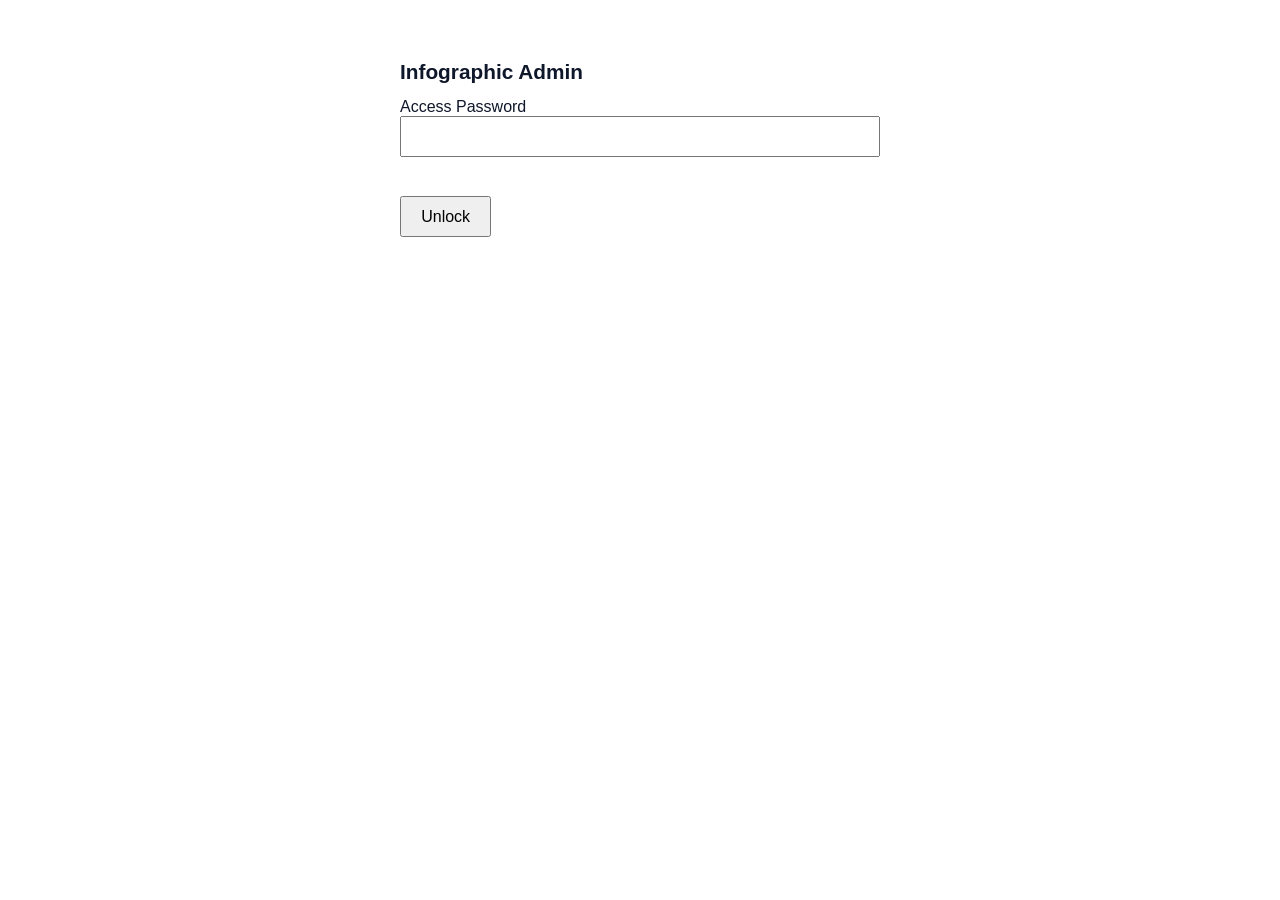
==== admin.html @ 1ac61722 "Add files via upload" ====
<!DOCTYPE html>
<html>
<head>
  <meta charset="UTF-8">
  <meta name="viewport" content="width=device-width, initial-scale=1">
  <title>Infographic Admin</title>
  <style>
    body { font-family: sans-serif; max-width: 480px; margin: 60px auto; padding: 0 16px; color: #0f172a; }
    h1 { font-size: 1.3rem; }
    input[type="password"] { width: 100%; padding: .6rem; font-size: 1rem; box-sizing: border-box; }
    button { margin-top: .75rem; padding: .6rem 1.2rem; font-size: 1rem; cursor: pointer; }
    #gate-error { color: #b91c1c; margin-top: .5rem; min-height: 1.2em; }
    #admin-app { display: none; }
  </style>
</head>
<body>
  <h1>Infographic Admin</h1>

  <div id="gate">
    <label for="gate-password">Access Password</label>
    <input type="password" id="gate-password" autocomplete="off">
    <div id="gate-error"></div>
    <button id="gate-unlock">Unlock</button>
  </div>

  <div id="admin-app">
    <p id="admin-status">Signed in as authorized admin.</p>
    <section>
      <h2>Upload New Infographic</h2>
      <input type="file" id="upload-file" accept="image/*">
      <div id="upload-preview"></div>
      <button id="upload-btn" disabled>Upload</button>
      <button id="retry-manifest-btn" style="display:none;">Retry list update</button>
      <p id="upload-progress"></p>
      <p id="upload-error" style="color:#b91c1c;"></p>
    </section>
    <section>
      <h2>Current Infographics</h2>
      <div id="current-list"></div>
    </section>
  </div>

  <script src="assets/admin/github-api.js"></script>
  <script>
    (function () {
      var STORAGE_KEY = 'mwa_admin_token';
      var gate = document.getElementById('gate');
      var app = document.getElementById('admin-app');
      var passwordInput = document.getElementById('gate-password');
      var errorEl = document.getElementById('gate-error');
      var unlockBtn = document.getElementById('gate-unlock');

      function showApp() {
        gate.style.display = 'none';
        app.style.display = 'block';
        if (typeof window.refreshInfographicList === 'function') {
          window.refreshInfographicList();
        }
      }

      function tryUnlock(token) {
        errorEl.textContent = '';
        return GitHubAPI.validateToken(token).then(function (ok) {
          if (ok) {
            localStorage.setItem(STORAGE_KEY, token);
            showApp();
          } else {
            errorEl.textContent = 'Invalid password / no access.';
          }
        }).catch(function () {
          errorEl.textContent = 'Could not reach GitHub. Check your connection and try again.';
        });
      }

      unlockBtn.addEventListener('click', function () {
        var token = passwordInput.value.trim();
        if (!token) {
          errorEl.textContent = 'Enter your access password.';
          return;
        }
        tryUnlock(token);
      });

      var savedToken = localStorage.getItem(STORAGE_KEY);
      if (savedToken) {
        tryUnlock(savedToken);
      }
    })();
  </script>
  <script src="assets/admin/manifest-utils.js"></script>
  <script src="assets/admin/image-compress.js"></script>
  <script>
    (function () {
      var MANIFEST_PATH = 'assets/images/infographics.json';
      var IMAGES_DIR = 'assets/images/';

      var fileInput = document.getElementById('upload-file');
      var previewEl = document.getElementById('upload-preview');
      var uploadBtn = document.getElementById('upload-btn');
      var retryBtn = document.getElementById('retry-manifest-btn');
      var progressEl = document.getElementById('upload-progress');
      var errorEl = document.getElementById('upload-error');

      var pendingBlob = null;
      var lastFailedUpload = null;

      function getToken() {
        return localStorage.getItem('mwa_admin_token');
      }

      function updateManifestWithEntry(imagePath, filename) {
        var token = getToken();
        progressEl.textContent = 'Updating carousel list...';
        errorEl.textContent = '';
        retryBtn.style.display = 'none';

        return GitHubAPI.getFile(MANIFEST_PATH, token).then(function (manifestFile) {
          var manifest = manifestFile ? JSON.parse(atob(manifestFile.content)) : [];
          var alreadyListed = manifest.some(function (m) { return m.file === imagePath; });
          var updatedManifest = alreadyListed ? manifest : ManifestUtils.addEntry(manifest, { file: imagePath, alt: 'Infographic' });
          return GitHubAPI.putFile(
            MANIFEST_PATH,
            btoa(JSON.stringify(updatedManifest, null, 2)),
            'Add ' + filename + ' to infographics list',
            token,
            manifestFile ? manifestFile.sha : undefined
          );
        }).then(function () {
          progressEl.textContent = 'Done, live in ~1 minute.';
          lastFailedUpload = null;
          fileInput.value = '';
          previewEl.innerHTML = '';
          pendingBlob = null;
          if (typeof window.refreshInfographicList === 'function') {
            window.refreshInfographicList();
          }
        }).catch(function (err) {
          progressEl.textContent = '';
          lastFailedUpload = { imagePath: imagePath, filename: filename };
          errorEl.textContent = 'Image uploaded as ' + imagePath +
            ' but the carousel list failed to update: ' + err.message + '.';
          retryBtn.style.display = 'inline-block';
        });
      }

      fileInput.addEventListener('change', function () {
        var file = fileInput.files[0];
        errorEl.textContent = '';
        uploadBtn.disabled = true;
        pendingBlob = null;
        if (!file) return;

        progressEl.textContent = 'Compressing...';
        ImageCompress.compressImage(file, 1600, 0.82).then(function (blob) {
          pendingBlob = blob;
          previewEl.innerHTML = '';
          var img = document.createElement('img');
          img.style.maxWidth = '240px';
          img.src = URL.createObjectURL(blob);
          previewEl.appendChild(img);
          uploadBtn.disabled = false;
          progressEl.textContent = 'Ready to upload.';
        }).catch(function (err) {
          errorEl.textContent = err.message;
          progressEl.textContent = '';
        });
      });

      uploadBtn.addEventListener('click', function () {
        if (!pendingBlob) return;
        var token = getToken();
        uploadBtn.disabled = true;
        errorEl.textContent = '';
        retryBtn.style.display = 'none';

        GitHubAPI.getFile(MANIFEST_PATH, token).then(function (manifestFile) {
          var manifest = manifestFile ? JSON.parse(atob(manifestFile.content)) : [];
          var filename = ManifestUtils.generateFilename(new Date(), manifest.map(function (m) { return m.file; }));
          var imagePath = IMAGES_DIR + filename;

          progressEl.textContent = 'Uploading image...';
          return ImageCompress.blobToBase64(pendingBlob).then(function (base64) {
            return GitHubAPI.putFile(imagePath, base64, 'Add infographic ' + filename, token);
          }).then(function () {
            return updateManifestWithEntry(imagePath, filename);
          });
        }).catch(function (err) {
          progressEl.textContent = '';
          errorEl.textContent = err.message;
        }).then(function () {
          uploadBtn.disabled = false;
        });
      });

      retryBtn.addEventListener('click', function () {
        if (!lastFailedUpload) return;
        updateManifestWithEntry(lastFailedUpload.imagePath, lastFailedUpload.filename);
      });
    })();
  </script>
  <script>
    (function () {
      var MANIFEST_PATH = 'assets/images/infographics.json';
      var listEl = document.getElementById('current-list');

      function getToken() {
        return localStorage.getItem('mwa_admin_token');
      }

      function renderList(manifest) {
        listEl.innerHTML = '';
        manifest.forEach(function (entry) {
          var item = document.createElement('div');
          item.style.display = 'inline-block';
          item.style.margin = '0 12px 12px 0';
          item.style.textAlign = 'center';

          var img = document.createElement('img');
          img.src = entry.file;
          img.style.width = '120px';
          img.style.display = 'block';

          var delBtn = document.createElement('button');
          delBtn.textContent = 'Delete';
          delBtn.addEventListener('click', function () {
            if (!window.confirm('Delete this infographic?')) return;
            deleteEntry(entry.file);
          });

          item.appendChild(img);
          item.appendChild(delBtn);
          listEl.appendChild(item);
        });
      }

      function loadList() {
        var token = getToken();
        GitHubAPI.getFile(MANIFEST_PATH, token).then(function (manifestFile) {
          var manifest = manifestFile ? JSON.parse(atob(manifestFile.content)) : [];
          renderList(manifest);
        });
      }

      function deleteEntry(file) {
        var token = getToken();
        GitHubAPI.getFile(MANIFEST_PATH, token).then(function (manifestFile) {
          var manifest = manifestFile ? JSON.parse(atob(manifestFile.content)) : [];
          var updatedManifest = ManifestUtils.removeEntry(manifest, file);
          return GitHubAPI.putFile(
            MANIFEST_PATH,
            btoa(JSON.stringify(updatedManifest, null, 2)),
            'Remove ' + file + ' from infographics list',
            token,
            manifestFile.sha
          ).then(function () {
            return GitHubAPI.getFile(file, token);
          }).then(function (imageFile) {
            if (imageFile) {
              return GitHubAPI.deleteFile(file, imageFile.sha, 'Delete infographic ' + file, token);
            }
          });
        }).then(function () {
          loadList();
        }).catch(function (err) {
          window.alert('Delete failed: ' + err.message);
          loadList();
        });
      }

      window.refreshInfographicList = loadList;
    })();
  </script>
</body>
</html>
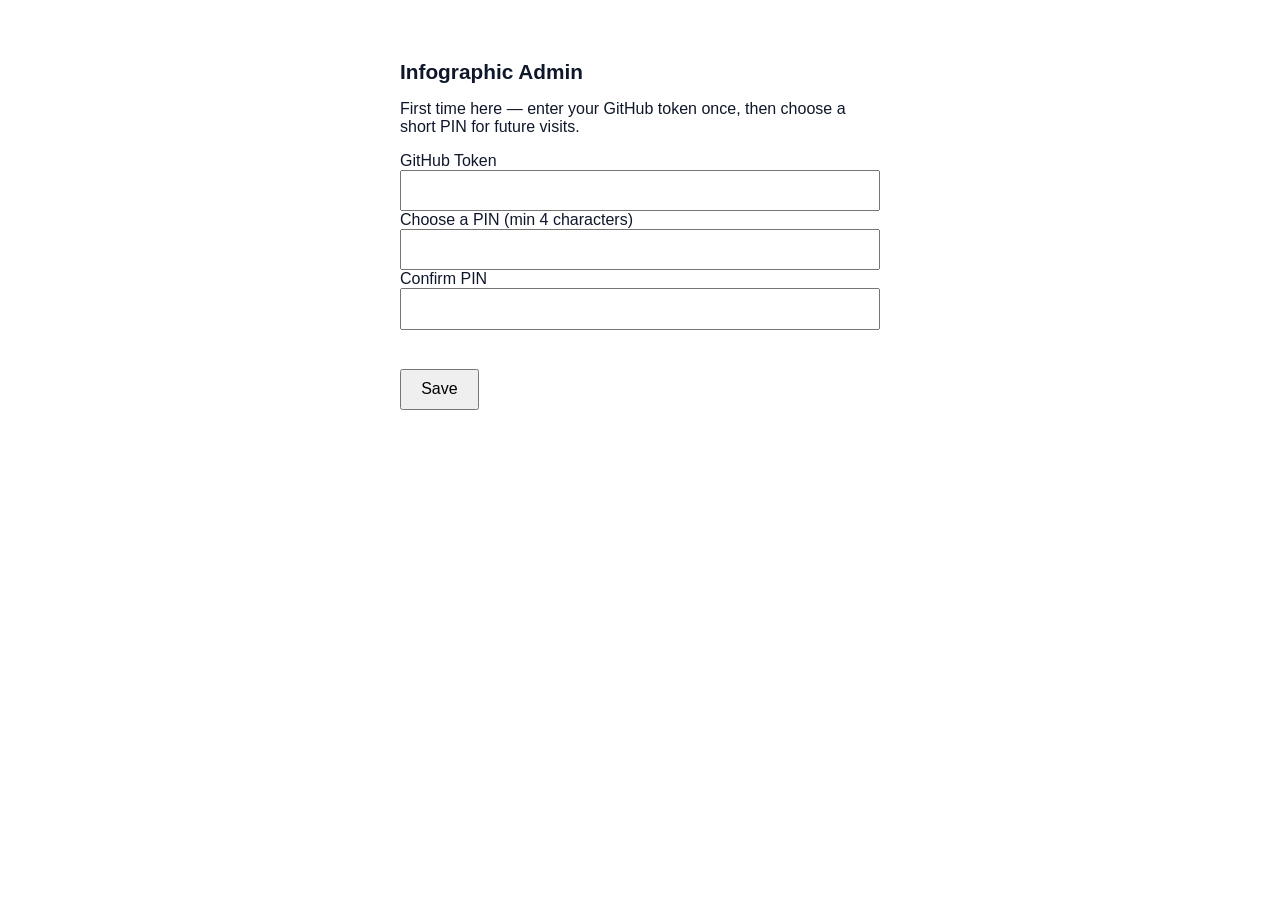
==== commit f90c5321: "Add files via upload" ====
--- a/admin.html
+++ b/admin.html
@@ -17,10 +17,25 @@
   <h1>Infographic Admin</h1>
 
   <div id="gate">
-    <label for="gate-password">Access Password</label>
-    <input type="password" id="gate-password" autocomplete="off">
-    <div id="gate-error"></div>
-    <button id="gate-unlock">Unlock</button>
+    <div id="gate-setup">
+      <p>First time here — enter your GitHub token once, then choose a short PIN for future visits.</p>
+      <label for="setup-token">GitHub Token</label>
+      <input type="password" id="setup-token" autocomplete="off">
+      <label for="setup-pin">Choose a PIN (min 4 characters)</label>
+      <input type="password" id="setup-pin" autocomplete="off">
+      <label for="setup-pin-confirm">Confirm PIN</label>
+      <input type="password" id="setup-pin-confirm" autocomplete="off">
+      <div id="setup-error" style="color:#b91c1c; margin-top:.5rem; min-height:1.2em;"></div>
+      <button id="setup-save">Save</button>
+    </div>
+
+    <div id="gate-pin" style="display:none;">
+      <label for="pin-input">Enter PIN</label>
+      <input type="password" id="pin-input" autocomplete="off">
+      <div id="pin-error" style="color:#b91c1c; margin-top:.5rem; min-height:1.2em;"></div>
+      <button id="pin-unlock">Unlock</button>
+      <p><a href="#" id="pin-forgot">Forgot PIN? Reset</a></p>
+    </div>
   </div>
 
   <div id="admin-app">
@@ -41,14 +56,31 @@
   </div>
 
   <script src="assets/admin/github-api.js"></script>
+  <script src="assets/admin/crypto-vault.js"></script>
   <script>
     (function () {
-      var STORAGE_KEY = 'mwa_admin_token';
+      var VAULT_KEY = 'mwa_admin_vault';
+      var currentToken = null;
+
+      window.getAdminToken = function () {
+        return currentToken;
+      };
+
       var gate = document.getElementById('gate');
       var app = document.getElementById('admin-app');
-      var passwordInput = document.getElementById('gate-password');
-      var errorEl = document.getElementById('gate-error');
-      var unlockBtn = document.getElementById('gate-unlock');
+      var setupView = document.getElementById('gate-setup');
+      var pinView = document.getElementById('gate-pin');
+
+      var setupTokenInput = document.getElementById('setup-token');
+      var setupPinInput = document.getElementById('setup-pin');
+      var setupPinConfirmInput = document.getElementById('setup-pin-confirm');
+      var setupError = document.getElementById('setup-error');
+      var setupSaveBtn = document.getElementById('setup-save');
+
+      var pinInput = document.getElementById('pin-input');
+      var pinError = document.getElementById('pin-error');
+      var pinUnlockBtn = document.getElementById('pin-unlock');
+      var pinForgotLink = document.getElementById('pin-forgot');
 
       function showApp() {
         gate.style.display = 'none';
@@ -58,32 +90,97 @@
         }
       }
 
-      function tryUnlock(token) {
-        errorEl.textContent = '';
-        return GitHubAPI.validateToken(token).then(function (ok) {
-          if (ok) {
-            localStorage.setItem(STORAGE_KEY, token);
+      function showSetup() {
+        setupView.style.display = 'block';
+        pinView.style.display = 'none';
+      }
+
+      function showPinEntry() {
+        setupView.style.display = 'none';
+        pinView.style.display = 'block';
+      }
+
+      function getVault() {
+        var raw = localStorage.getItem(VAULT_KEY);
+        if (!raw) return null;
+        try {
+          return JSON.parse(raw);
+        } catch (e) {
+          return null;
+        }
+      }
+
+      setupSaveBtn.addEventListener('click', function () {
+        var token = setupTokenInput.value.trim();
+        var pin = setupPinInput.value;
+        var pinConfirm = setupPinConfirmInput.value;
+        setupError.textContent = '';
+
+        if (!token) {
+          setupError.textContent = 'Enter your GitHub token.';
+          return;
+        }
+        if (pin.length < 4) {
+          setupError.textContent = 'PIN must be at least 4 characters.';
+          return;
+        }
+        if (pin !== pinConfirm) {
+          setupError.textContent = 'PIN and confirmation do not match.';
+          return;
+        }
+
+        GitHubAPI.validateToken(token).then(function (ok) {
+          if (!ok) {
+            setupError.textContent = 'Invalid password / no access.';
+            return;
+          }
+          return CryptoVault.encryptToken(token, pin).then(function (vault) {
+            localStorage.setItem(VAULT_KEY, JSON.stringify(vault));
+            currentToken = token;
             showApp();
-          } else {
-            errorEl.textContent = 'Invalid password / no access.';
-          }
+          });
         }).catch(function () {
-          errorEl.textContent = 'Could not reach GitHub. Check your connection and try again.';
-        });
-      }
-
-      unlockBtn.addEventListener('click', function () {
-        var token = passwordInput.value.trim();
-        if (!token) {
-          errorEl.textContent = 'Enter your access password.';
+          setupError.textContent = 'Could not reach GitHub. Check your connection and try again.';
+        });
+      });
+
+      pinUnlockBtn.addEventListener('click', function () {
+        var pin = pinInput.value;
+        pinError.textContent = '';
+        var vault = getVault();
+        if (!vault) {
+          showSetup();
           return;
         }
-        tryUnlock(token);
-      });
-
-      var savedToken = localStorage.getItem(STORAGE_KEY);
-      if (savedToken) {
-        tryUnlock(savedToken);
+
+        CryptoVault.decryptToken(vault, pin).then(function (token) {
+          return GitHubAPI.validateToken(token).then(function (ok) {
+            if (!ok) {
+              pinError.textContent = 'Your saved token is no longer valid. Reset and enter a new one.';
+              return;
+            }
+            currentToken = token;
+            showApp();
+          });
+        }).catch(function () {
+          pinError.textContent = 'Incorrect PIN.';
+        });
+      });
+
+      pinForgotLink.addEventListener('click', function (e) {
+        e.preventDefault();
+        if (!window.confirm('Reset saved admin access? You will need to re-enter your GitHub token.')) return;
+        localStorage.removeItem(VAULT_KEY);
+        pinInput.value = '';
+        pinError.textContent = '';
+        showSetup();
+      });
+
+      var existingVault = getVault();
+      if (existingVault) {
+        showPinEntry();
+      } else {
+        showSetup();
       }
     })();
   </script>
@@ -105,7 +202,7 @@
       var lastFailedUpload = null;
 
       function getToken() {
-        return localStorage.getItem('mwa_admin_token');
+        return window.getAdminToken();
       }
 
       function updateManifestWithEntry(imagePath, filename) {
@@ -204,7 +301,7 @@
       var listEl = document.getElementById('current-list');
 
       function getToken() {
-        return localStorage.getItem('mwa_admin_token');
+        return window.getAdminToken();
       }
 
       function renderList(manifest) {
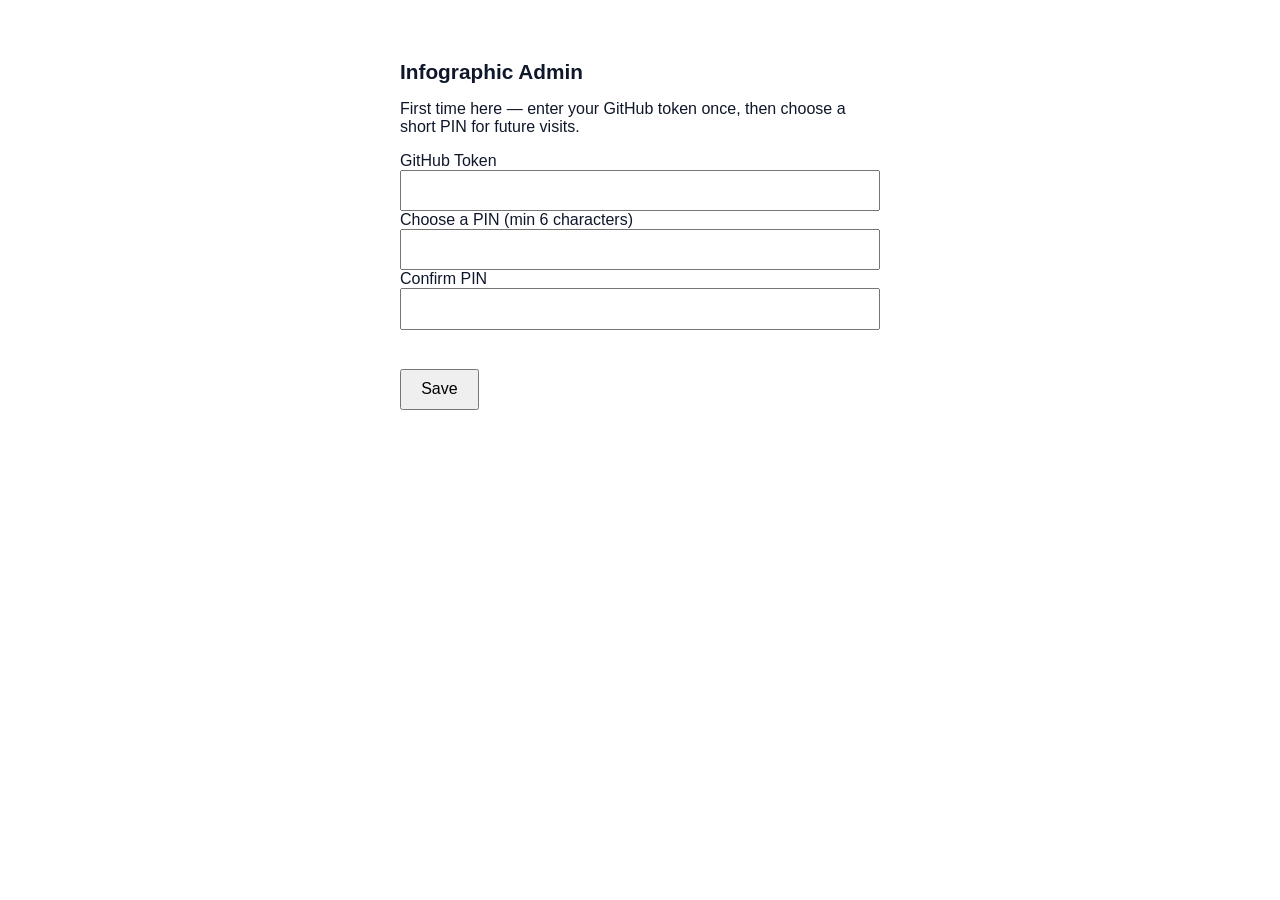
==== commit b4aa9648: "Harden admin page and carousel loader - UTF-8 safe base64 for manifest (Thai alt text no longer brea" ====
--- a/admin.html
+++ b/admin.html
@@ -3,6 +3,7 @@
 <head>
   <meta charset="UTF-8">
   <meta name="viewport" content="width=device-width, initial-scale=1">
+  <meta name="robots" content="noindex, nofollow">
   <title>Infographic Admin</title>
   <style>
     body { font-family: sans-serif; max-width: 480px; margin: 60px auto; padding: 0 16px; color: #0f172a; }
@@ -21,7 +22,7 @@
       <p>First time here — enter your GitHub token once, then choose a short PIN for future visits.</p>
       <label for="setup-token">GitHub Token</label>
       <input type="password" id="setup-token" autocomplete="off">
-      <label for="setup-pin">Choose a PIN (min 4 characters)</label>
+      <label for="setup-pin">Choose a PIN (min 6 characters)</label>
       <input type="password" id="setup-pin" autocomplete="off">
       <label for="setup-pin-confirm">Confirm PIN</label>
       <input type="password" id="setup-pin-confirm" autocomplete="off">
@@ -120,8 +121,8 @@
           setupError.textContent = 'Enter your GitHub token.';
           return;
         }
-        if (pin.length < 4) {
-          setupError.textContent = 'PIN must be at least 4 characters.';
+        if (pin.length < 6) {
+          setupError.textContent = 'PIN must be at least 6 characters.';
           return;
         }
         if (pin !== pinConfirm) {
@@ -161,8 +162,10 @@
             }
             currentToken = token;
             showApp();
-          });
-        }).catch(function () {
+          }, function () {
+            pinError.textContent = 'Could not reach GitHub. Check your connection and try again.';
+          });
+        }, function () {
           pinError.textContent = 'Incorrect PIN.';
         });
       });
@@ -212,12 +215,12 @@
         retryBtn.style.display = 'none';
 
         return GitHubAPI.getFile(MANIFEST_PATH, token).then(function (manifestFile) {
-          var manifest = manifestFile ? JSON.parse(atob(manifestFile.content)) : [];
+          var manifest = GitHubAPI.readJSON(manifestFile, []);
           var alreadyListed = manifest.some(function (m) { return m.file === imagePath; });
           var updatedManifest = alreadyListed ? manifest : ManifestUtils.addEntry(manifest, { file: imagePath, alt: 'Infographic' });
           return GitHubAPI.putFile(
             MANIFEST_PATH,
-            btoa(JSON.stringify(updatedManifest, null, 2)),
+            GitHubAPI.encodeJSON(updatedManifest),
             'Add ' + filename + ' to infographics list',
             token,
             manifestFile ? manifestFile.sha : undefined
@@ -271,7 +274,7 @@
         retryBtn.style.display = 'none';
 
         GitHubAPI.getFile(MANIFEST_PATH, token).then(function (manifestFile) {
-          var manifest = manifestFile ? JSON.parse(atob(manifestFile.content)) : [];
+          var manifest = GitHubAPI.readJSON(manifestFile, []);
           var filename = ManifestUtils.generateFilename(new Date(), manifest.map(function (m) { return m.file; }));
           var imagePath = IMAGES_DIR + filename;
 
@@ -285,7 +288,7 @@
           progressEl.textContent = '';
           errorEl.textContent = err.message;
         }).then(function () {
-          uploadBtn.disabled = false;
+          uploadBtn.disabled = !pendingBlob || !!lastFailedUpload;
         });
       });
 
@@ -333,22 +336,24 @@
       function loadList() {
         var token = getToken();
         GitHubAPI.getFile(MANIFEST_PATH, token).then(function (manifestFile) {
-          var manifest = manifestFile ? JSON.parse(atob(manifestFile.content)) : [];
+          var manifest = GitHubAPI.readJSON(manifestFile, []);
           renderList(manifest);
+        }).catch(function (err) {
+          listEl.textContent = 'Could not load the current list: ' + err.message;
         });
       }
 
       function deleteEntry(file) {
         var token = getToken();
         GitHubAPI.getFile(MANIFEST_PATH, token).then(function (manifestFile) {
-          var manifest = manifestFile ? JSON.parse(atob(manifestFile.content)) : [];
+          var manifest = GitHubAPI.readJSON(manifestFile, []);
           var updatedManifest = ManifestUtils.removeEntry(manifest, file);
           return GitHubAPI.putFile(
             MANIFEST_PATH,
-            btoa(JSON.stringify(updatedManifest, null, 2)),
+            GitHubAPI.encodeJSON(updatedManifest),
             'Remove ' + file + ' from infographics list',
             token,
-            manifestFile.sha
+            manifestFile ? manifestFile.sha : undefined
           ).then(function () {
             return GitHubAPI.getFile(file, token);
           }).then(function (imageFile) {
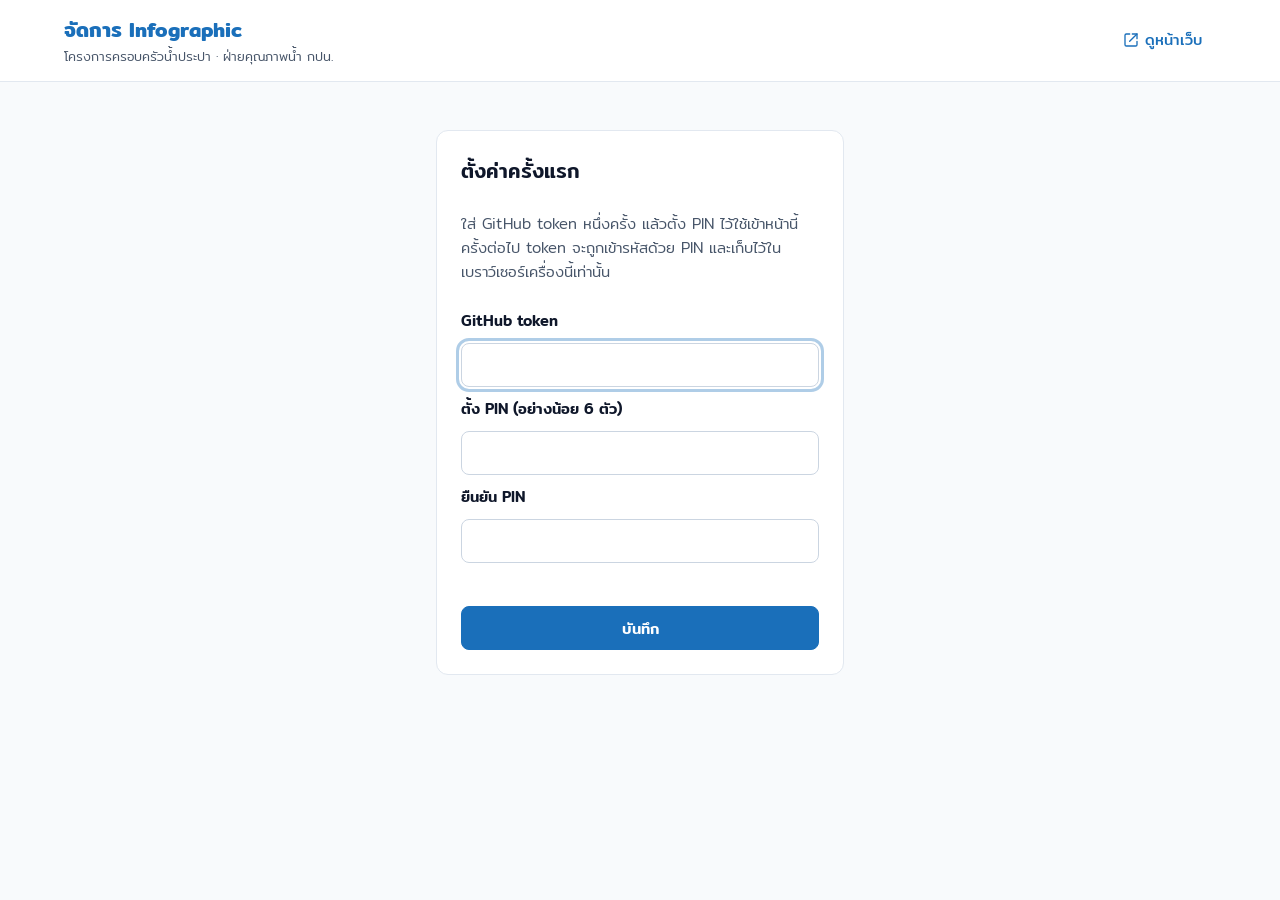
==== commit fc6f14dc: "Rebuild infographic admin page and show titles on the homepage Admin (admin.html, assets/admin/): - " ====
--- a/admin.html
+++ b/admin.html
@@ -1,376 +1,104 @@
 <!DOCTYPE html>
-<html>
+<html lang="th">
 <head>
   <meta charset="UTF-8">
   <meta name="viewport" content="width=device-width, initial-scale=1">
   <meta name="robots" content="noindex, nofollow">
-  <title>Infographic Admin</title>
-  <style>
-    body { font-family: sans-serif; max-width: 480px; margin: 60px auto; padding: 0 16px; color: #0f172a; }
-    h1 { font-size: 1.3rem; }
-    input[type="password"] { width: 100%; padding: .6rem; font-size: 1rem; box-sizing: border-box; }
-    button { margin-top: .75rem; padding: .6rem 1.2rem; font-size: 1rem; cursor: pointer; }
-    #gate-error { color: #b91c1c; margin-top: .5rem; min-height: 1.2em; }
-    #admin-app { display: none; }
-  </style>
+  <title>จัดการ Infographic</title>
+  <link rel="shortcut icon" href="assets/images/th-full-96x96.png" type="image/x-icon">
+  <link rel="preconnect" href="https://fonts.googleapis.com">
+  <link href="https://fonts.googleapis.com/css2?family=Mitr:wght@300;400;500;600&display=swap" rel="stylesheet">
+  <link rel="stylesheet" href="assets/admin/admin.css">
 </head>
 <body>
-  <h1>Infographic Admin</h1>
+  <header class="topbar">
+    <div class="topbar-inner">
+      <div class="brand">
+        <span class="brand-title">จัดการ Infographic</span>
+        <span class="brand-sub">โครงการครอบครัวน้ำประปา · ฝ่ายคุณภาพน้ำ กปน.</span>
+      </div>
+      <div class="topbar-actions">
+        <a class="link-btn" href="index.html" target="_blank" rel="noopener">
+          <svg width="16" height="16" viewBox="0 0 24 24" fill="none" stroke="currentColor" stroke-width="2" stroke-linecap="round" stroke-linejoin="round" aria-hidden="true"><path d="M14 3h7v7"/><path d="M10 14 21 3"/><path d="M21 14v5a2 2 0 0 1-2 2H5a2 2 0 0 1-2-2V5a2 2 0 0 1 2-2h5"/></svg>
+          ดูหน้าเว็บ
+        </a>
+        <button type="button" class="btn" id="lock-btn" hidden>ล็อกหน้านี้</button>
+      </div>
+    </div>
+  </header>
 
-  <div id="gate">
-    <div id="gate-setup">
-      <p>First time here — enter your GitHub token once, then choose a short PIN for future visits.</p>
-      <label for="setup-token">GitHub Token</label>
+  <!-- ===== Gate ===== -->
+  <main id="gate" class="gate">
+    <div id="gate-setup" class="card gate-card" hidden>
+      <h1>ตั้งค่าครั้งแรก</h1>
+      <p class="muted">ใส่ GitHub token หนึ่งครั้ง แล้วตั้ง PIN ไว้ใช้เข้าหน้านี้ครั้งต่อไป token จะถูกเข้ารหัสด้วย PIN และเก็บไว้ในเบราว์เซอร์เครื่องนี้เท่านั้น</p>
+      <label for="setup-token">GitHub token</label>
       <input type="password" id="setup-token" autocomplete="off">
-      <label for="setup-pin">Choose a PIN (min 6 characters)</label>
-      <input type="password" id="setup-pin" autocomplete="off">
-      <label for="setup-pin-confirm">Confirm PIN</label>
-      <input type="password" id="setup-pin-confirm" autocomplete="off">
-      <div id="setup-error" style="color:#b91c1c; margin-top:.5rem; min-height:1.2em;"></div>
-      <button id="setup-save">Save</button>
+      <label for="setup-pin">ตั้ง PIN (อย่างน้อย 6 ตัว)</label>
+      <input type="password" id="setup-pin" autocomplete="new-password">
+      <label for="setup-pin-confirm">ยืนยัน PIN</label>
+      <input type="password" id="setup-pin-confirm" autocomplete="new-password">
+      <p id="setup-error" class="error" role="alert"></p>
+      <button type="button" class="btn btn-primary" id="setup-save">บันทึก</button>
     </div>
 
-    <div id="gate-pin" style="display:none;">
-      <label for="pin-input">Enter PIN</label>
-      <input type="password" id="pin-input" autocomplete="off">
-      <div id="pin-error" style="color:#b91c1c; margin-top:.5rem; min-height:1.2em;"></div>
-      <button id="pin-unlock">Unlock</button>
-      <p><a href="#" id="pin-forgot">Forgot PIN? Reset</a></p>
+    <div id="gate-pin" class="card gate-card" hidden>
+      <h1>เข้าสู่ระบบ</h1>
+      <label for="pin-input">PIN</label>
+      <input type="password" id="pin-input" autocomplete="current-password">
+      <p id="pin-error" class="error" role="alert"></p>
+      <button type="button" class="btn btn-primary" id="pin-unlock">เข้าสู่ระบบ</button>
+      <p class="small"><a href="#" id="pin-forgot">ลืม PIN? ตั้งค่าใหม่</a></p>
     </div>
-  </div>
+  </main>
 
-  <div id="admin-app">
-    <p id="admin-status">Signed in as authorized admin.</p>
-    <section>
-      <h2>Upload New Infographic</h2>
-      <input type="file" id="upload-file" accept="image/*">
-      <div id="upload-preview"></div>
-      <button id="upload-btn" disabled>Upload</button>
-      <button id="retry-manifest-btn" style="display:none;">Retry list update</button>
-      <p id="upload-progress"></p>
-      <p id="upload-error" style="color:#b91c1c;"></p>
+  <!-- ===== App ===== -->
+  <main id="admin-app" class="layout" hidden>
+    <section class="col-side">
+      <h2>เพิ่ม infographic ใหม่</h2>
+
+      <label class="dropzone" id="dropzone" for="upload-file">
+        <svg width="36" height="36" viewBox="0 0 24 24" fill="none" stroke="currentColor" stroke-width="1.8" stroke-linecap="round" stroke-linejoin="round" aria-hidden="true"><path d="M12 16V4"/><path d="m6 10 6-6 6 6"/><path d="M4 16v3a2 2 0 0 0 2 2h12a2 2 0 0 0 2-2v-3"/></svg>
+        <span class="dz-title">ลากไฟล์มาวาง หรือคลิกเพื่อเลือก</span>
+        <span class="dz-sub">JPG หรือ PNG · เลือกได้หลายไฟล์ · ระบบย่อขนาดให้อัตโนมัติ</span>
+      </label>
+      <input type="file" id="upload-file" accept="image/*" multiple class="visually-hidden">
+
+      <div id="pending-list" class="pending-list"></div>
+
+      <div class="card info">
+        <strong>หน้าแรกแสดง <span id="limit-count"></span> รูปแรก</strong>
+        <span>รูปที่อยู่ต่ำกว่าเส้นประยังเก็บไว้ ไม่ถูกลบ เลื่อนขึ้นมาเมื่อไหร่ก็กลับมาแสดง</span>
+        <span>การเปลี่ยนแปลงทั้งหมดจะบันทึกในครั้งเดียวเมื่อกด “บันทึกและเผยแพร่”</span>
+      </div>
     </section>
-    <section>
-      <h2>Current Infographics</h2>
-      <div id="current-list"></div>
+
+    <section class="col-main">
+      <div class="list-head">
+        <h2>ลำดับบนหน้าเว็บ</h2>
+        <span class="muted" id="list-count"></span>
+      </div>
+
+      <div id="banner" class="banner" role="status" hidden></div>
+
+      <div class="card list" id="item-list">
+        <p class="list-empty">กำลังโหลด…</p>
+      </div>
+
+      <div class="savebar" id="savebar" hidden>
+        <span id="savebar-text">มีการเปลี่ยนแปลงที่ยังไม่ได้บันทึก</span>
+        <div class="savebar-actions">
+          <button type="button" class="btn btn-ghost" id="discard-btn">ยกเลิก</button>
+          <button type="button" class="btn btn-light" id="save-btn">บันทึกและเผยแพร่</button>
+        </div>
+      </div>
     </section>
-  </div>
+  </main>
 
   <script src="assets/admin/github-api.js"></script>
   <script src="assets/admin/crypto-vault.js"></script>
-  <script>
-    (function () {
-      var VAULT_KEY = 'mwa_admin_vault';
-      var currentToken = null;
-
-      window.getAdminToken = function () {
-        return currentToken;
-      };
-
-      var gate = document.getElementById('gate');
-      var app = document.getElementById('admin-app');
-      var setupView = document.getElementById('gate-setup');
-      var pinView = document.getElementById('gate-pin');
-
-      var setupTokenInput = document.getElementById('setup-token');
-      var setupPinInput = document.getElementById('setup-pin');
-      var setupPinConfirmInput = document.getElementById('setup-pin-confirm');
-      var setupError = document.getElementById('setup-error');
-      var setupSaveBtn = document.getElementById('setup-save');
-
-      var pinInput = document.getElementById('pin-input');
-      var pinError = document.getElementById('pin-error');
-      var pinUnlockBtn = document.getElementById('pin-unlock');
-      var pinForgotLink = document.getElementById('pin-forgot');
-
-      function showApp() {
-        gate.style.display = 'none';
-        app.style.display = 'block';
-        if (typeof window.refreshInfographicList === 'function') {
-          window.refreshInfographicList();
-        }
-      }
-
-      function showSetup() {
-        setupView.style.display = 'block';
-        pinView.style.display = 'none';
-      }
-
-      function showPinEntry() {
-        setupView.style.display = 'none';
-        pinView.style.display = 'block';
-      }
-
-      function getVault() {
-        var raw = localStorage.getItem(VAULT_KEY);
-        if (!raw) return null;
-        try {
-          return JSON.parse(raw);
-        } catch (e) {
-          return null;
-        }
-      }
-
-      setupSaveBtn.addEventListener('click', function () {
-        var token = setupTokenInput.value.trim();
-        var pin = setupPinInput.value;
-        var pinConfirm = setupPinConfirmInput.value;
-        setupError.textContent = '';
-
-        if (!token) {
-          setupError.textContent = 'Enter your GitHub token.';
-          return;
-        }
-        if (pin.length < 6) {
-          setupError.textContent = 'PIN must be at least 6 characters.';
-          return;
-        }
-        if (pin !== pinConfirm) {
-          setupError.textContent = 'PIN and confirmation do not match.';
-          return;
-        }
-
-        GitHubAPI.validateToken(token).then(function (ok) {
-          if (!ok) {
-            setupError.textContent = 'Invalid password / no access.';
-            return;
-          }
-          return CryptoVault.encryptToken(token, pin).then(function (vault) {
-            localStorage.setItem(VAULT_KEY, JSON.stringify(vault));
-            currentToken = token;
-            showApp();
-          });
-        }).catch(function () {
-          setupError.textContent = 'Could not reach GitHub. Check your connection and try again.';
-        });
-      });
-
-      pinUnlockBtn.addEventListener('click', function () {
-        var pin = pinInput.value;
-        pinError.textContent = '';
-        var vault = getVault();
-        if (!vault) {
-          showSetup();
-          return;
-        }
-
-        CryptoVault.decryptToken(vault, pin).then(function (token) {
-          return GitHubAPI.validateToken(token).then(function (ok) {
-            if (!ok) {
-              pinError.textContent = 'Your saved token is no longer valid. Reset and enter a new one.';
-              return;
-            }
-            currentToken = token;
-            showApp();
-          }, function () {
-            pinError.textContent = 'Could not reach GitHub. Check your connection and try again.';
-          });
-        }, function () {
-          pinError.textContent = 'Incorrect PIN.';
-        });
-      });
-
-      pinForgotLink.addEventListener('click', function (e) {
-        e.preventDefault();
-        if (!window.confirm('Reset saved admin access? You will need to re-enter your GitHub token.')) return;
-        localStorage.removeItem(VAULT_KEY);
-        pinInput.value = '';
-        pinError.textContent = '';
-        showSetup();
-      });
-
-      var existingVault = getVault();
-      if (existingVault) {
-        showPinEntry();
-      } else {
-        showSetup();
-      }
-    })();
-  </script>
   <script src="assets/admin/manifest-utils.js"></script>
   <script src="assets/admin/image-compress.js"></script>
-  <script>
-    (function () {
-      var MANIFEST_PATH = 'assets/images/infographics.json';
-      var IMAGES_DIR = 'assets/images/';
-
-      var fileInput = document.getElementById('upload-file');
-      var previewEl = document.getElementById('upload-preview');
-      var uploadBtn = document.getElementById('upload-btn');
-      var retryBtn = document.getElementById('retry-manifest-btn');
-      var progressEl = document.getElementById('upload-progress');
-      var errorEl = document.getElementById('upload-error');
-
-      var pendingBlob = null;
-      var lastFailedUpload = null;
-
-      function getToken() {
-        return window.getAdminToken();
-      }
-
-      function updateManifestWithEntry(imagePath, filename) {
-        var token = getToken();
-        progressEl.textContent = 'Updating carousel list...';
-        errorEl.textContent = '';
-        retryBtn.style.display = 'none';
-
-        return GitHubAPI.getFile(MANIFEST_PATH, token).then(function (manifestFile) {
-          var manifest = GitHubAPI.readJSON(manifestFile, []);
-          var alreadyListed = manifest.some(function (m) { return m.file === imagePath; });
-          var updatedManifest = alreadyListed ? manifest : ManifestUtils.addEntry(manifest, { file: imagePath, alt: 'Infographic' });
-          return GitHubAPI.putFile(
-            MANIFEST_PATH,
-            GitHubAPI.encodeJSON(updatedManifest),
-            'Add ' + filename + ' to infographics list',
-            token,
-            manifestFile ? manifestFile.sha : undefined
-          );
-        }).then(function () {
-          progressEl.textContent = 'Done, live in ~1 minute.';
-          lastFailedUpload = null;
-          fileInput.value = '';
-          previewEl.innerHTML = '';
-          pendingBlob = null;
-          if (typeof window.refreshInfographicList === 'function') {
-            window.refreshInfographicList();
-          }
-        }).catch(function (err) {
-          progressEl.textContent = '';
-          lastFailedUpload = { imagePath: imagePath, filename: filename };
-          errorEl.textContent = 'Image uploaded as ' + imagePath +
-            ' but the carousel list failed to update: ' + err.message + '.';
-          retryBtn.style.display = 'inline-block';
-        });
-      }
-
-      fileInput.addEventListener('change', function () {
-        var file = fileInput.files[0];
-        errorEl.textContent = '';
-        uploadBtn.disabled = true;
-        pendingBlob = null;
-        if (!file) return;
-
-        progressEl.textContent = 'Compressing...';
-        ImageCompress.compressImage(file, 1600, 0.82).then(function (blob) {
-          pendingBlob = blob;
-          previewEl.innerHTML = '';
-          var img = document.createElement('img');
-          img.style.maxWidth = '240px';
-          img.src = URL.createObjectURL(blob);
-          previewEl.appendChild(img);
-          uploadBtn.disabled = false;
-          progressEl.textContent = 'Ready to upload.';
-        }).catch(function (err) {
-          errorEl.textContent = err.message;
-          progressEl.textContent = '';
-        });
-      });
-
-      uploadBtn.addEventListener('click', function () {
-        if (!pendingBlob) return;
-        var token = getToken();
-        uploadBtn.disabled = true;
-        errorEl.textContent = '';
-        retryBtn.style.display = 'none';
-
-        GitHubAPI.getFile(MANIFEST_PATH, token).then(function (manifestFile) {
-          var manifest = GitHubAPI.readJSON(manifestFile, []);
-          var filename = ManifestUtils.generateFilename(new Date(), manifest.map(function (m) { return m.file; }));
-          var imagePath = IMAGES_DIR + filename;
-
-          progressEl.textContent = 'Uploading image...';
-          return ImageCompress.blobToBase64(pendingBlob).then(function (base64) {
-            return GitHubAPI.putFile(imagePath, base64, 'Add infographic ' + filename, token);
-          }).then(function () {
-            return updateManifestWithEntry(imagePath, filename);
-          });
-        }).catch(function (err) {
-          progressEl.textContent = '';
-          errorEl.textContent = err.message;
-        }).then(function () {
-          uploadBtn.disabled = !pendingBlob || !!lastFailedUpload;
-        });
-      });
-
-      retryBtn.addEventListener('click', function () {
-        if (!lastFailedUpload) return;
-        updateManifestWithEntry(lastFailedUpload.imagePath, lastFailedUpload.filename);
-      });
-    })();
-  </script>
-  <script>
-    (function () {
-      var MANIFEST_PATH = 'assets/images/infographics.json';
-      var listEl = document.getElementById('current-list');
-
-      function getToken() {
-        return window.getAdminToken();
-      }
-
-      function renderList(manifest) {
-        listEl.innerHTML = '';
-        manifest.forEach(function (entry) {
-          var item = document.createElement('div');
-          item.style.display = 'inline-block';
-          item.style.margin = '0 12px 12px 0';
-          item.style.textAlign = 'center';
-
-          var img = document.createElement('img');
-          img.src = entry.file;
-          img.style.width = '120px';
-          img.style.display = 'block';
-
-          var delBtn = document.createElement('button');
-          delBtn.textContent = 'Delete';
-          delBtn.addEventListener('click', function () {
-            if (!window.confirm('Delete this infographic?')) return;
-            deleteEntry(entry.file);
-          });
-
-          item.appendChild(img);
-          item.appendChild(delBtn);
-          listEl.appendChild(item);
-        });
-      }
-
-      function loadList() {
-        var token = getToken();
-        GitHubAPI.getFile(MANIFEST_PATH, token).then(function (manifestFile) {
-          var manifest = GitHubAPI.readJSON(manifestFile, []);
-          renderList(manifest);
-        }).catch(function (err) {
-          listEl.textContent = 'Could not load the current list: ' + err.message;
-        });
-      }
-
-      function deleteEntry(file) {
-        var token = getToken();
-        GitHubAPI.getFile(MANIFEST_PATH, token).then(function (manifestFile) {
-          var manifest = GitHubAPI.readJSON(manifestFile, []);
-          var updatedManifest = ManifestUtils.removeEntry(manifest, file);
-          return GitHubAPI.putFile(
-            MANIFEST_PATH,
-            GitHubAPI.encodeJSON(updatedManifest),
-            'Remove ' + file + ' from infographics list',
-            token,
-            manifestFile ? manifestFile.sha : undefined
-          ).then(function () {
-            return GitHubAPI.getFile(file, token);
-          }).then(function (imageFile) {
-            if (imageFile) {
-              return GitHubAPI.deleteFile(file, imageFile.sha, 'Delete infographic ' + file, token);
-            }
-          });
-        }).then(function () {
-          loadList();
-        }).catch(function (err) {
-          window.alert('Delete failed: ' + err.message);
-          loadList();
-        });
-      }
-
-      window.refreshInfographicList = loadList;
-    })();
-  </script>
+  <script src="assets/admin/admin-app.js"></script>
 </body>
 </html>
--- a/assets/admin/admin.css
+++ b/assets/admin/admin.css
@@ -0,0 +1,229 @@
+:root {
+  --blue: #1a6fba;
+  --blue-dark: #124f86;
+  --blue-lt: #e8f1fb;
+  --blue-line: #9cc0e4;
+  --ink: #0f172a;
+  --text: #334155;
+  --muted: #475569;
+  --line: #e2e8f0;
+  --line-soft: #f1f5f9;
+  --bg: #f8fafc;
+  --danger: #b91c1c;
+  --danger-line: #fecaca;
+  --radius: 12px;
+}
+
+* { box-sizing: border-box; }
+
+body {
+  margin: 0;
+  background: var(--bg);
+  color: var(--ink);
+  font-family: 'Mitr', sans-serif;
+  font-weight: 300;
+  font-size: 15px;
+  line-height: 1.6;
+  -webkit-font-smoothing: antialiased;
+}
+
+h1, h2 { margin: 0; font-weight: 500; }
+h1 { font-size: 20px; }
+h2 { font-size: 18px; }
+a { color: var(--blue); }
+a:hover { color: var(--blue-dark); }
+button, input { font-family: inherit; font-size: 15px; }
+[hidden] { display: none !important; }
+
+.muted { color: var(--muted); }
+.small { font-size: 13px; }
+.error { color: var(--danger); min-height: 1.4em; margin: 0; font-size: 14px; }
+
+.visually-hidden {
+  position: absolute !important;
+  width: 1px; height: 1px;
+  overflow: hidden;
+  clip: rect(0 0 0 0);
+  white-space: nowrap;
+}
+
+/* ---- Buttons ---- */
+.btn {
+  min-height: 44px;
+  padding: 0 16px;
+  border-radius: 8px;
+  border: 1px solid var(--line);
+  background: #fff;
+  color: var(--text);
+  cursor: pointer;
+}
+.btn:hover { background: var(--line-soft); }
+.btn:disabled { opacity: .4; cursor: not-allowed; }
+.btn-primary { background: var(--blue); border-color: var(--blue); color: #fff; font-weight: 500; }
+.btn-primary:hover { background: var(--blue-dark); }
+.btn-ghost { background: transparent; border-color: #475569; color: #fff; }
+.btn-ghost:hover { background: rgba(255,255,255,.08); }
+.btn-light { background: #fff; border-color: #fff; color: var(--ink); font-weight: 500; }
+.btn-light:hover { background: #e2e8f0; }
+
+.link-btn {
+  display: inline-flex; align-items: center; gap: 6px;
+  min-height: 44px; padding: 0 14px;
+  border-radius: 8px; text-decoration: none; font-weight: 400;
+}
+.link-btn:hover { background: var(--blue-lt); }
+
+.icon-btn {
+  width: 44px; height: 44px;
+  display: inline-flex; align-items: center; justify-content: center;
+  border: 1px solid var(--line); border-radius: 8px;
+  background: #fff; color: var(--text); cursor: pointer;
+}
+.icon-btn:hover { background: var(--line-soft); }
+.icon-btn:disabled { opacity: .35; cursor: not-allowed; }
+.icon-btn.danger { border-color: var(--danger-line); color: var(--danger); }
+.icon-btn.danger:hover { background: #fef2f2; }
+
+input[type="text"], input[type="password"] {
+  width: 100%;
+  min-height: 44px;
+  padding: 0 12px;
+  border: 1px solid #cbd5e1;
+  border-radius: 8px;
+  color: var(--ink);
+  background: #fff;
+}
+input:focus-visible, button:focus-visible, a:focus-visible, .dropzone:focus-within {
+  outline: 3px solid rgba(26,111,186,.35);
+  outline-offset: 2px;
+}
+label { font-weight: 500; }
+
+/* ---- Top bar ---- */
+.topbar { background: #fff; border-bottom: 1px solid var(--line); }
+.topbar-inner {
+  max-width: 1200px; margin: 0 auto; padding: 14px 24px;
+  display: flex; flex-wrap: wrap; align-items: center; justify-content: space-between; gap: 12px;
+}
+.brand { display: flex; flex-direction: column; }
+.brand-title { font-size: 20px; font-weight: 600; color: var(--blue); }
+.brand-sub { font-size: 13px; color: var(--muted); }
+.topbar-actions { display: flex; align-items: center; gap: 8px; }
+
+/* ---- Cards ---- */
+.card { background: #fff; border: 1px solid var(--line); border-radius: var(--radius); }
+
+/* ---- Gate ---- */
+.gate { max-width: 440px; margin: 48px auto; padding: 0 16px; }
+.gate-card { padding: 24px; display: flex; flex-direction: column; gap: 10px; }
+.gate-card .btn { margin-top: 4px; }
+
+/* ---- Layout ---- */
+.layout {
+  max-width: 1200px; margin: 0 auto; padding: 28px 24px 64px;
+  display: flex; flex-wrap: wrap; gap: 28px; align-items: flex-start;
+}
+.col-side { flex: 1 1 320px; min-width: 0; display: flex; flex-direction: column; gap: 16px; }
+.col-main { flex: 999 1 560px; min-width: 0; display: flex; flex-direction: column; gap: 12px; }
+
+/* ---- Dropzone ---- */
+.dropzone {
+  display: flex; flex-direction: column; align-items: center; gap: 8px;
+  padding: 32px 20px;
+  border: 2px dashed var(--blue-line); border-radius: var(--radius);
+  background: var(--blue-lt); color: var(--blue);
+  text-align: center; cursor: pointer; font-weight: 400;
+  transition: background .15s, border-color .15s;
+}
+.dropzone:hover, .dropzone.dragover { background: #d6e7f8; border-color: var(--blue); }
+.dz-title { font-size: 16px; font-weight: 500; color: var(--ink); }
+.dz-sub { font-size: 13px; color: var(--muted); }
+
+/* ---- Pending cards ---- */
+.pending-list { display: flex; flex-direction: column; gap: 12px; }
+.pending {
+  padding: 16px; display: flex; flex-direction: column; gap: 12px;
+  box-shadow: 0 4px 20px rgba(15,23,42,.06);
+}
+.pending-top { display: flex; gap: 14px; align-items: flex-start; }
+.pending-thumb {
+  width: 88px; height: 88px; object-fit: cover; object-position: top;
+  border-radius: 8px; border: 1px solid var(--line); flex: none; background: var(--line-soft);
+}
+.pending-meta { display: flex; flex-direction: column; gap: 2px; min-width: 0; font-size: 13px; color: var(--muted); }
+.pending-name { font-size: 15px; font-weight: 500; color: var(--ink); overflow-wrap: anywhere; }
+.field { display: flex; flex-direction: column; gap: 6px; }
+.hint { font-size: 13px; color: var(--muted); }
+.note {
+  display: flex; align-items: center; gap: 8px;
+  padding: 10px 12px; background: var(--line-soft); border-radius: 8px;
+  font-size: 13px; color: var(--text);
+}
+.actions { display: flex; gap: 8px; justify-content: flex-end; flex-wrap: wrap; }
+
+.info { padding: 16px 18px; display: flex; flex-direction: column; gap: 6px; font-size: 14px; color: var(--text); }
+.info strong { font-weight: 500; color: var(--ink); }
+
+/* ---- List ---- */
+.list-head { display: flex; align-items: baseline; justify-content: space-between; gap: 12px; flex-wrap: wrap; }
+.list { overflow: hidden; }
+.list-empty { margin: 0; padding: 24px; color: var(--muted); text-align: center; }
+
+.row {
+  display: flex; flex-wrap: wrap; align-items: center; gap: 14px;
+  padding: 12px 16px; border-bottom: 1px solid var(--line-soft);
+}
+.row:last-child { border-bottom: none; }
+.row-num { width: 24px; text-align: center; font-weight: 500; color: var(--muted); }
+.row-thumb {
+  width: 56px; height: 72px; object-fit: cover; object-position: top;
+  border-radius: 6px; border: 1px solid var(--line); flex: none; background: var(--line-soft);
+  cursor: zoom-in;
+}
+.row-body { flex: 1 1 220px; min-width: 0; display: flex; flex-direction: column; gap: 4px; }
+.row-title {
+  min-height: 40px !important;
+  border-color: transparent !important;
+  background: var(--bg) !important;
+  font-weight: 400;
+  padding: 0 10px !important;
+}
+.row-title:hover { border-color: var(--line) !important; }
+.row-title:focus { border-color: var(--blue) !important; background: #fff !important; }
+.row-title::placeholder { color: #94a3b8; font-weight: 300; }
+.row-meta { display: flex; flex-wrap: wrap; align-items: center; gap: 8px; font-size: 12px; color: var(--muted); padding-left: 2px; }
+.row-actions { display: flex; align-items: center; gap: 4px; }
+
+.chip { padding: 1px 8px; border-radius: 999px; }
+.chip-live { background: #dcfce7; color: #14532d; }
+.chip-new { background: var(--blue-lt); color: var(--blue-dark); }
+.chip-publishing { background: #fef3c7; color: #78350f; }
+.chip-hidden { background: var(--line-soft); color: var(--muted); }
+
+.divider {
+  display: flex; align-items: center; gap: 10px;
+  padding: 10px 16px; background: var(--bg); border-bottom: 1px solid var(--line-soft);
+  font-size: 13px; color: var(--muted);
+}
+.divider::before, .divider::after { content: ''; flex: 1; border-top: 2px dashed #cbd5e1; }
+
+.banner { display: flex; align-items: center; gap: 10px; padding: 12px 16px; border-radius: 10px; font-size: 14px; }
+.banner.ok { background: #dcfce7; color: #14532d; }
+.banner.err { background: #fef2f2; color: #7f1d1d; border: 1px solid var(--danger-line); }
+.banner.busy { background: var(--blue-lt); color: var(--blue-dark); }
+
+.savebar {
+  position: sticky; bottom: 16px;
+  display: flex; flex-wrap: wrap; align-items: center; justify-content: space-between; gap: 12px;
+  padding: 14px 18px; border-radius: var(--radius);
+  background: var(--ink); color: #fff;
+  box-shadow: 0 12px 40px rgba(15,23,42,.25);
+}
+.savebar-actions { display: flex; gap: 8px; }
+
+@media (max-width: 600px) {
+  .layout { padding: 20px 16px 48px; gap: 20px; }
+  .topbar-inner { padding: 12px 16px; }
+  .row { gap: 10px; padding: 12px; }
+  .row-actions { width: 100%; justify-content: flex-end; }
+}
